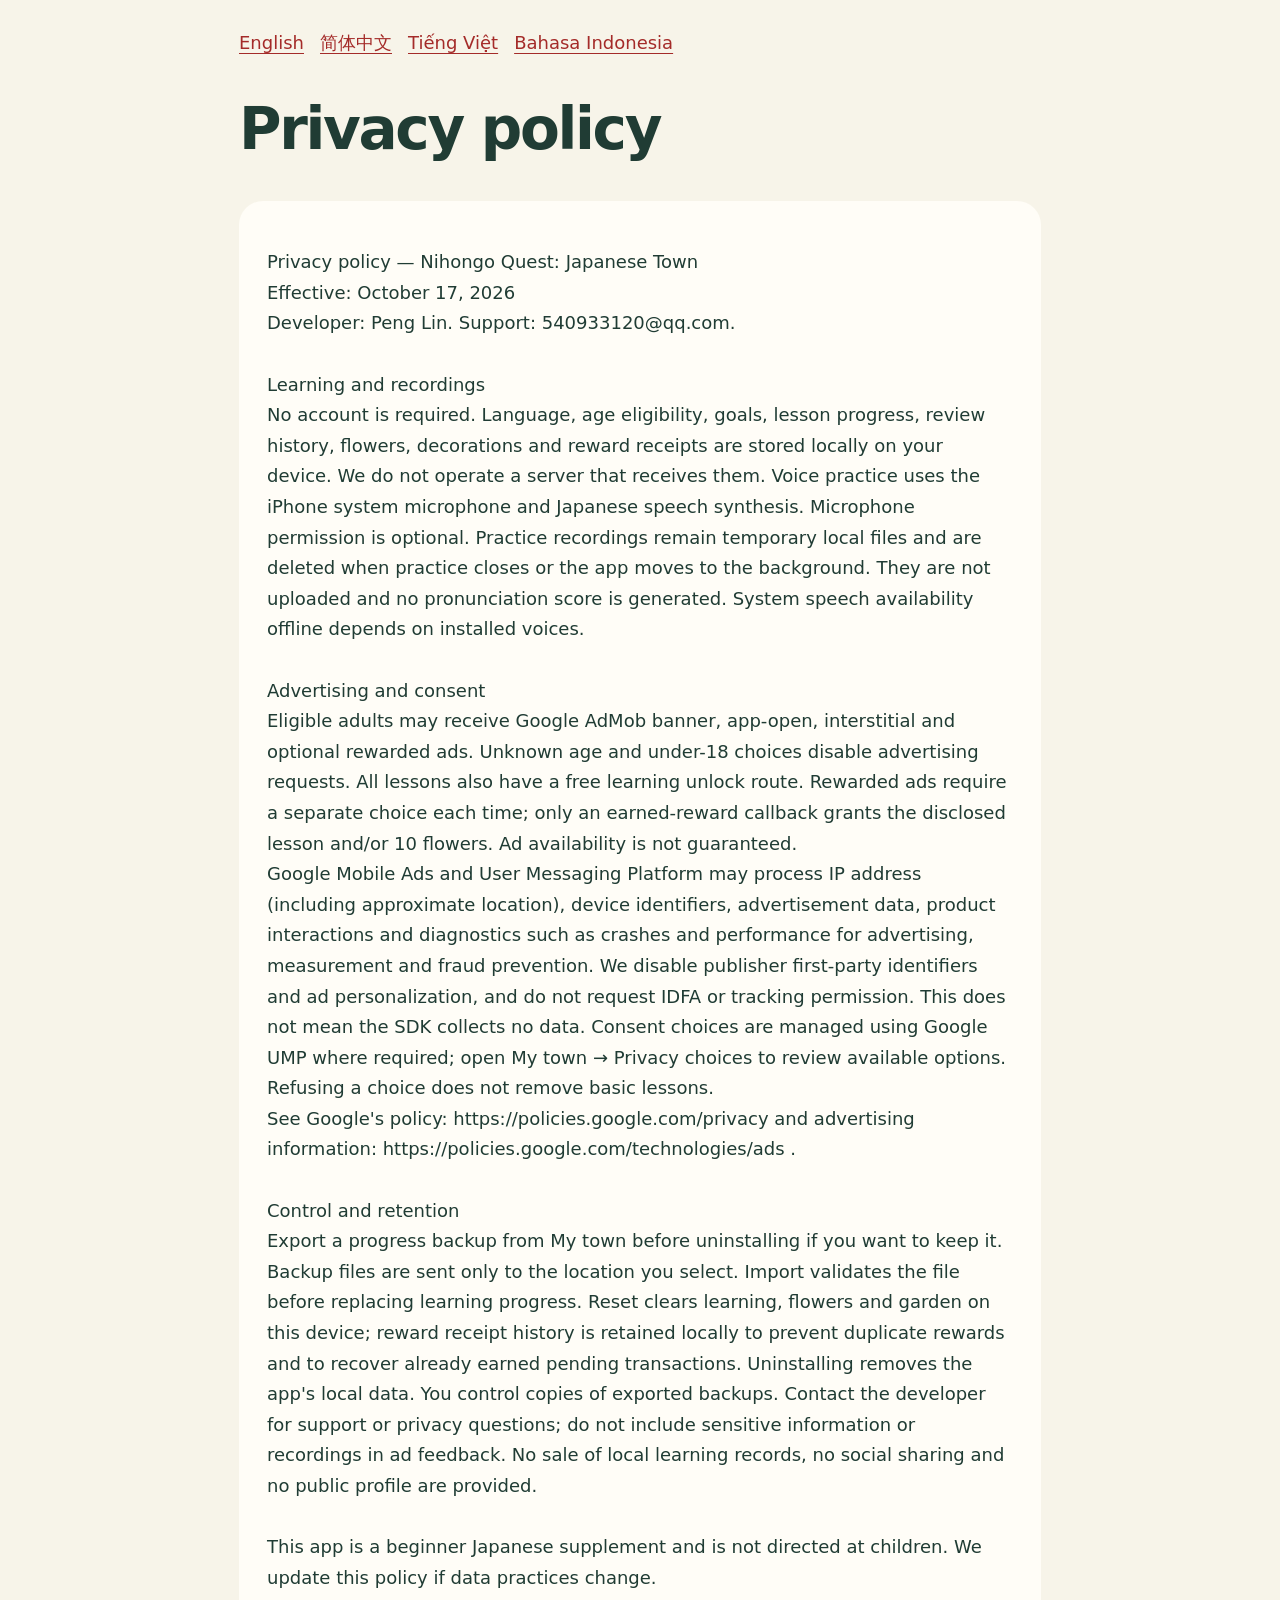
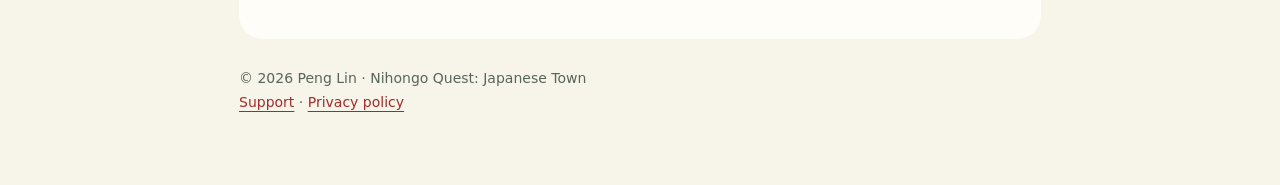
==== en/privacy.html @ 4c754522 "docs: publish Nihongo Quest support and privacy pages" ====
<!doctype html><html lang="en"><meta charset="utf-8"><meta name="viewport" content="width=device-width, initial-scale=1"><title>Privacy policy</title><link rel="stylesheet" href="../style.css"><main><nav aria-label="Languages"><a href="../en/index.html" lang="en">English</a><a href="../zh-Hans/index.html" lang="zh-Hans">简体中文</a><a href="../vi/index.html" lang="vi">Tiếng Việt</a><a href="../id/index.html" lang="id">Bahasa Indonesia</a></nav><h1>Privacy policy</h1><article><pre>Privacy policy — Nihongo Quest: Japanese Town
Effective: October 17, 2026
Developer: Peng Lin. Support: 540933120@qq.com.

Learning and recordings
No account is required. Language, age eligibility, goals, lesson progress, review history, flowers, decorations and reward receipts are stored locally on your device. We do not operate a server that receives them. Voice practice uses the iPhone system microphone and Japanese speech synthesis. Microphone permission is optional. Practice recordings remain temporary local files and are deleted when practice closes or the app moves to the background. They are not uploaded and no pronunciation score is generated. System speech availability offline depends on installed voices.

Advertising and consent
Eligible adults may receive Google AdMob banner, app-open, interstitial and optional rewarded ads. Unknown age and under-18 choices disable advertising requests. All lessons also have a free learning unlock route. Rewarded ads require a separate choice each time; only an earned-reward callback grants the disclosed lesson and/or 10 flowers. Ad availability is not guaranteed.
Google Mobile Ads and User Messaging Platform may process IP address (including approximate location), device identifiers, advertisement data, product interactions and diagnostics such as crashes and performance for advertising, measurement and fraud prevention. We disable publisher first-party identifiers and ad personalization, and do not request IDFA or tracking permission. This does not mean the SDK collects no data. Consent choices are managed using Google UMP where required; open My town → Privacy choices to review available options. Refusing a choice does not remove basic lessons.
See Google&#x27;s policy: https://policies.google.com/privacy and advertising information: https://policies.google.com/technologies/ads .

Control and retention
Export a progress backup from My town before uninstalling if you want to keep it. Backup files are sent only to the location you select. Import validates the file before replacing learning progress. Reset clears learning, flowers and garden on this device; reward receipt history is retained locally to prevent duplicate rewards and to recover already earned pending transactions. Uninstalling removes the app&#x27;s local data. You control copies of exported backups. Contact the developer for support or privacy questions; do not include sensitive information or recordings in ad feedback. No sale of local learning records, no social sharing and no public profile are provided.

This app is a beginner Japanese supplement and is not directed at children. We update this policy if data practices change.</pre></article><footer>© 2026 Peng Lin · Nihongo Quest: Japanese Town<br><a href="support.html">Support</a> · <a href="privacy.html">Privacy policy</a></footer></main></html>
---- style.css ----
*{box-sizing:border-box}body{margin:0;background:#f7f4e9;color:#203c34;font:18px/1.7 system-ui,sans-serif}main{max-width:850px;margin:auto;padding:28px 24px 70px}nav{display:flex;gap:16px;flex-wrap:wrap;margin-bottom:30px}a{color:#a42b29;text-underline-offset:4px}h1{font-size:clamp(34px,6vw,58px);line-height:1.12;letter-spacing:-.04em}h2{font-size:27px;margin-top:40px}article{background:#fffdf7;border-radius:24px;padding:28px;margin:28px 0}pre{white-space:pre-wrap;font:inherit}.icon{width:112px;height:112px;border-radius:25px}footer{font-size:14px;color:#56665d}a:focus{outline:3px solid #a42b29;outline-offset:4px}
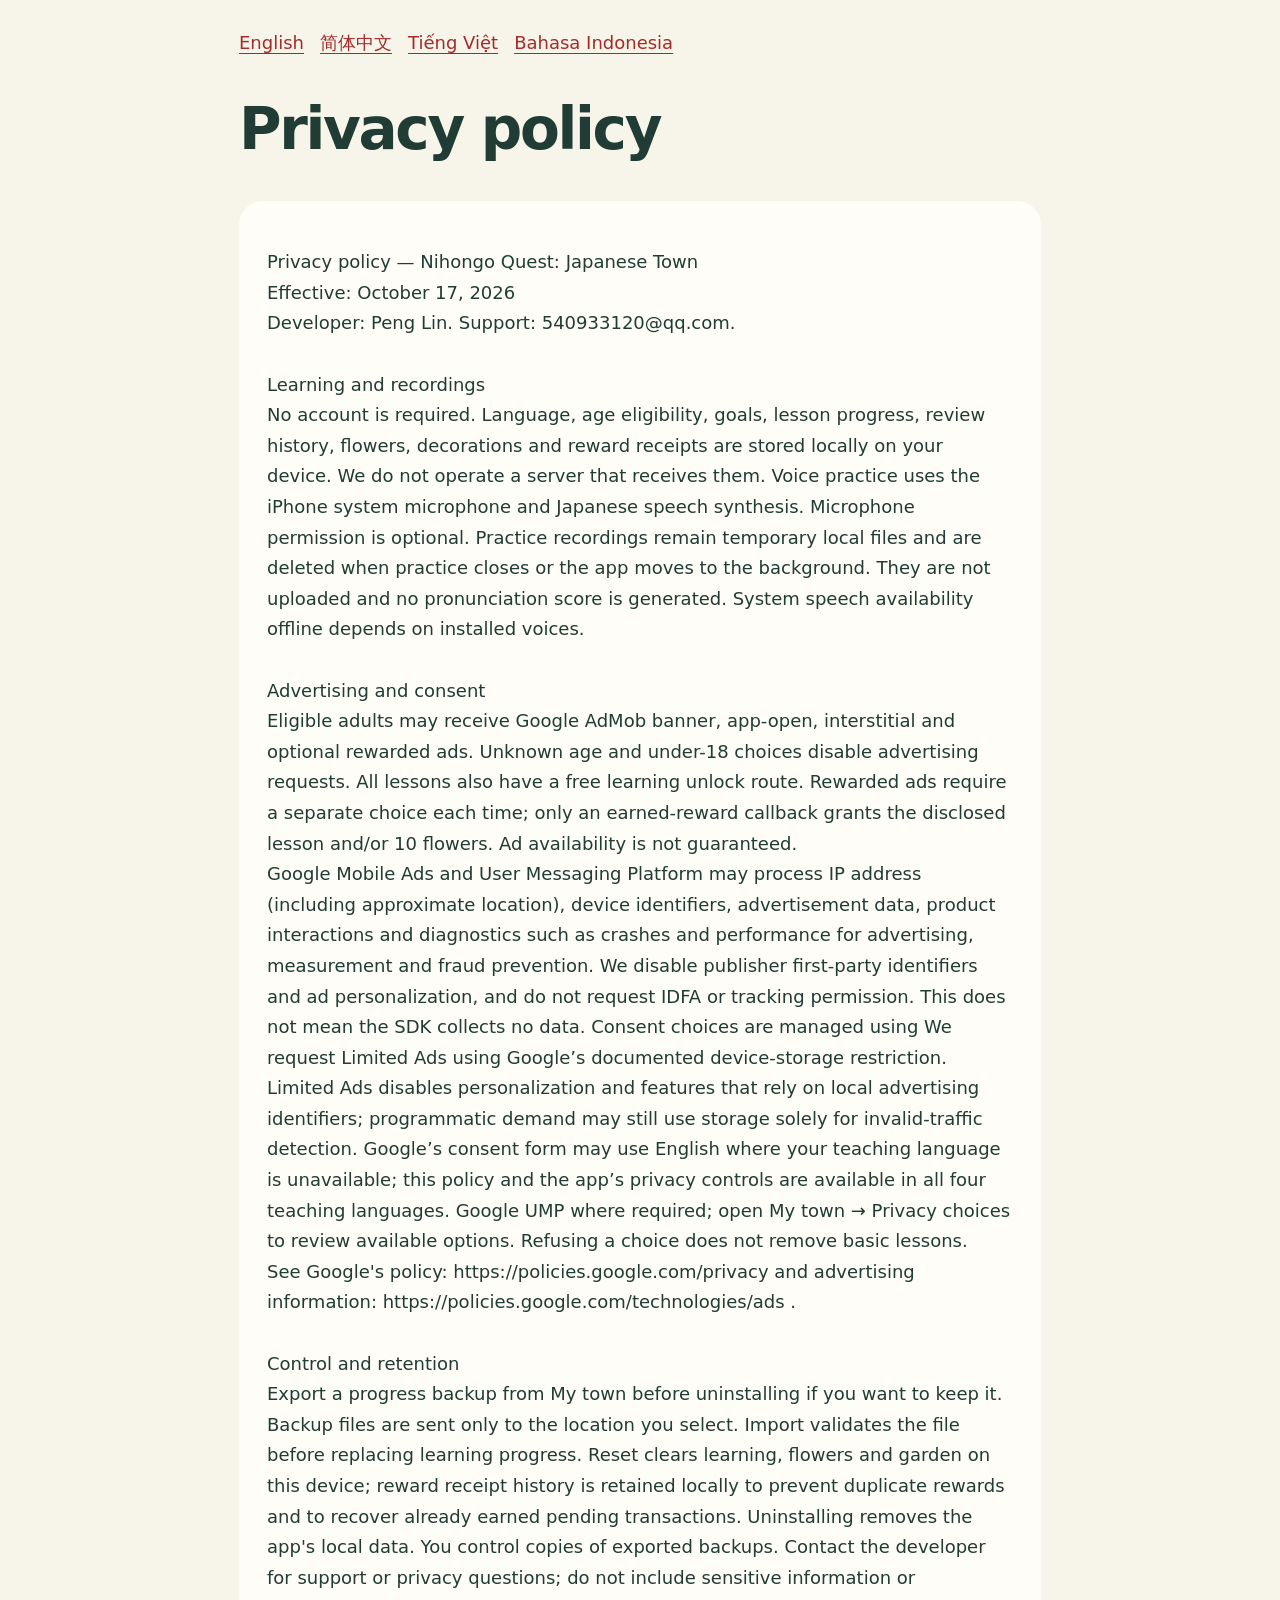
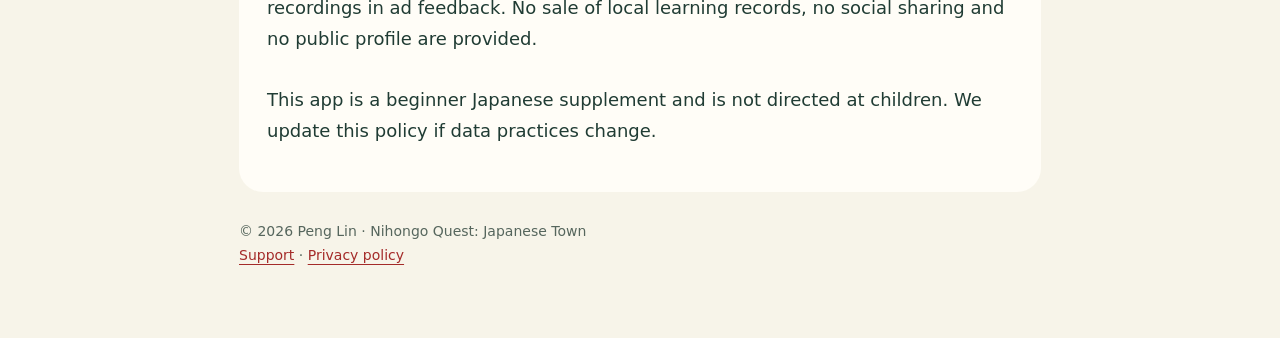
==== commit cac01244: "docs: explain limited ads privacy controls" ====
--- a/en/privacy.html
+++ b/en/privacy.html
@@ -7,7 +7,7 @@
 
 Advertising and consent
 Eligible adults may receive Google AdMob banner, app-open, interstitial and optional rewarded ads. Unknown age and under-18 choices disable advertising requests. All lessons also have a free learning unlock route. Rewarded ads require a separate choice each time; only an earned-reward callback grants the disclosed lesson and/or 10 flowers. Ad availability is not guaranteed.
-Google Mobile Ads and User Messaging Platform may process IP address (including approximate location), device identifiers, advertisement data, product interactions and diagnostics such as crashes and performance for advertising, measurement and fraud prevention. We disable publisher first-party identifiers and ad personalization, and do not request IDFA or tracking permission. This does not mean the SDK collects no data. Consent choices are managed using Google UMP where required; open My town → Privacy choices to review available options. Refusing a choice does not remove basic lessons.
+Google Mobile Ads and User Messaging Platform may process IP address (including approximate location), device identifiers, advertisement data, product interactions and diagnostics such as crashes and performance for advertising, measurement and fraud prevention. We disable publisher first-party identifiers and ad personalization, and do not request IDFA or tracking permission. This does not mean the SDK collects no data. Consent choices are managed using We request Limited Ads using Google’s documented device-storage restriction. Limited Ads disables personalization and features that rely on local advertising identifiers; programmatic demand may still use storage solely for invalid-traffic detection. Google’s consent form may use English where your teaching language is unavailable; this policy and the app’s privacy controls are available in all four teaching languages. Google UMP where required; open My town → Privacy choices to review available options. Refusing a choice does not remove basic lessons.
 See Google&#x27;s policy: https://policies.google.com/privacy and advertising information: https://policies.google.com/technologies/ads .
 
 Control and retention
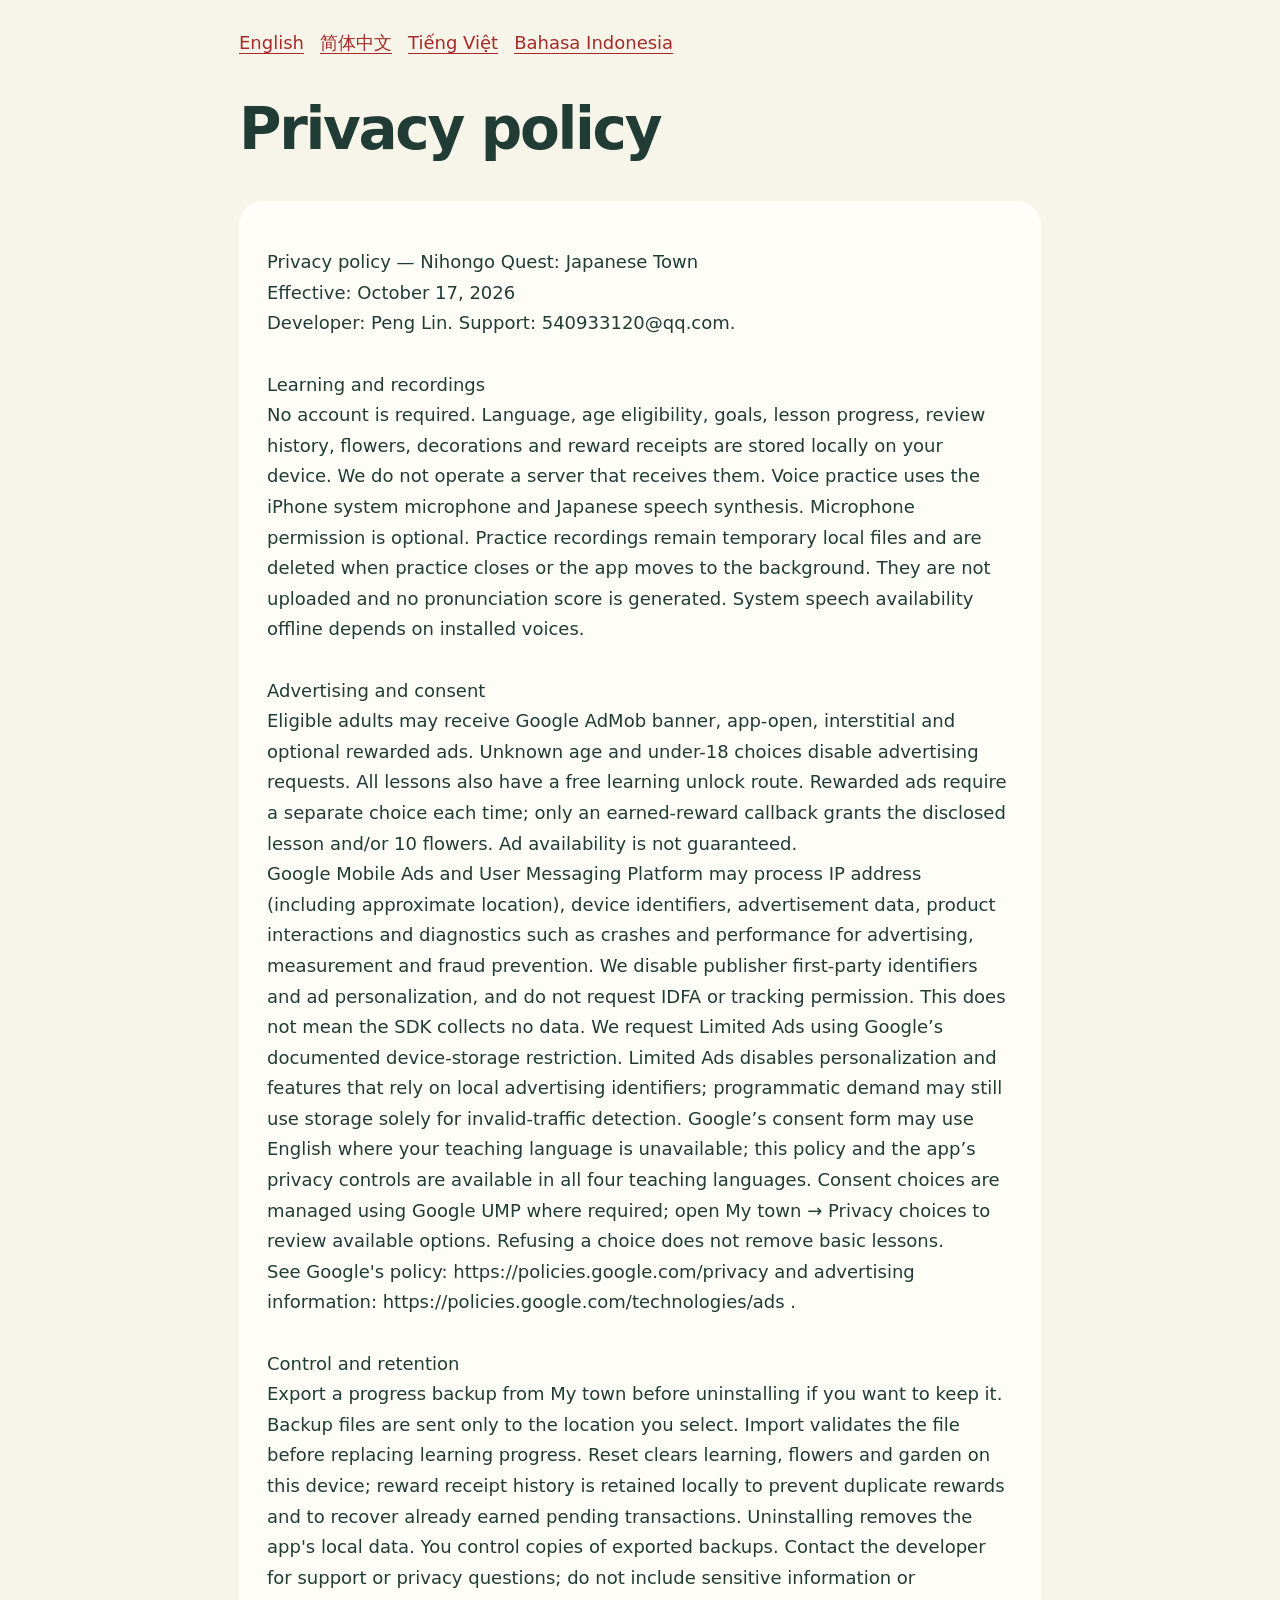
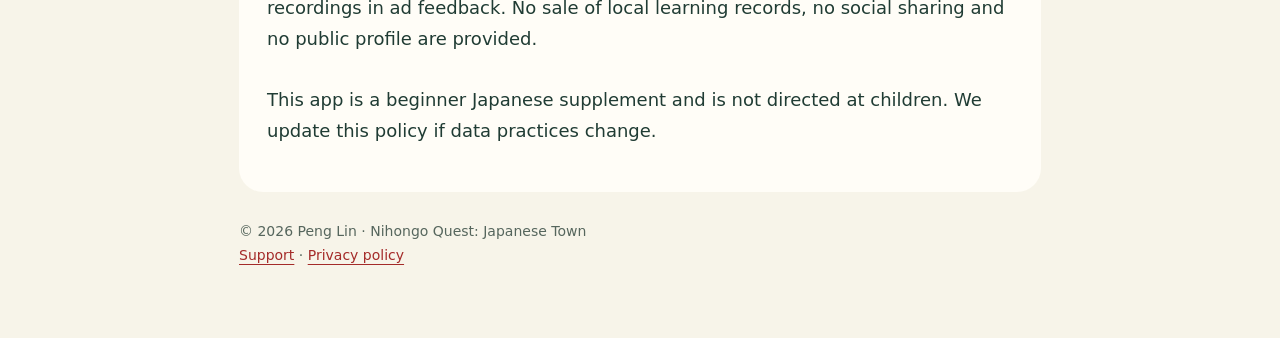
==== commit 8e76b3c8: "docs: clarify consent and limited ads paragraphs" ====
--- a/en/privacy.html
+++ b/en/privacy.html
@@ -7,7 +7,7 @@
 
 Advertising and consent
 Eligible adults may receive Google AdMob banner, app-open, interstitial and optional rewarded ads. Unknown age and under-18 choices disable advertising requests. All lessons also have a free learning unlock route. Rewarded ads require a separate choice each time; only an earned-reward callback grants the disclosed lesson and/or 10 flowers. Ad availability is not guaranteed.
-Google Mobile Ads and User Messaging Platform may process IP address (including approximate location), device identifiers, advertisement data, product interactions and diagnostics such as crashes and performance for advertising, measurement and fraud prevention. We disable publisher first-party identifiers and ad personalization, and do not request IDFA or tracking permission. This does not mean the SDK collects no data. Consent choices are managed using We request Limited Ads using Google’s documented device-storage restriction. Limited Ads disables personalization and features that rely on local advertising identifiers; programmatic demand may still use storage solely for invalid-traffic detection. Google’s consent form may use English where your teaching language is unavailable; this policy and the app’s privacy controls are available in all four teaching languages. Google UMP where required; open My town → Privacy choices to review available options. Refusing a choice does not remove basic lessons.
+Google Mobile Ads and User Messaging Platform may process IP address (including approximate location), device identifiers, advertisement data, product interactions and diagnostics such as crashes and performance for advertising, measurement and fraud prevention. We disable publisher first-party identifiers and ad personalization, and do not request IDFA or tracking permission. This does not mean the SDK collects no data. We request Limited Ads using Google’s documented device-storage restriction. Limited Ads disables personalization and features that rely on local advertising identifiers; programmatic demand may still use storage solely for invalid-traffic detection. Google’s consent form may use English where your teaching language is unavailable; this policy and the app’s privacy controls are available in all four teaching languages. Consent choices are managed using Google UMP where required; open My town → Privacy choices to review available options. Refusing a choice does not remove basic lessons.
 See Google&#x27;s policy: https://policies.google.com/privacy and advertising information: https://policies.google.com/technologies/ads .
 
 Control and retention
